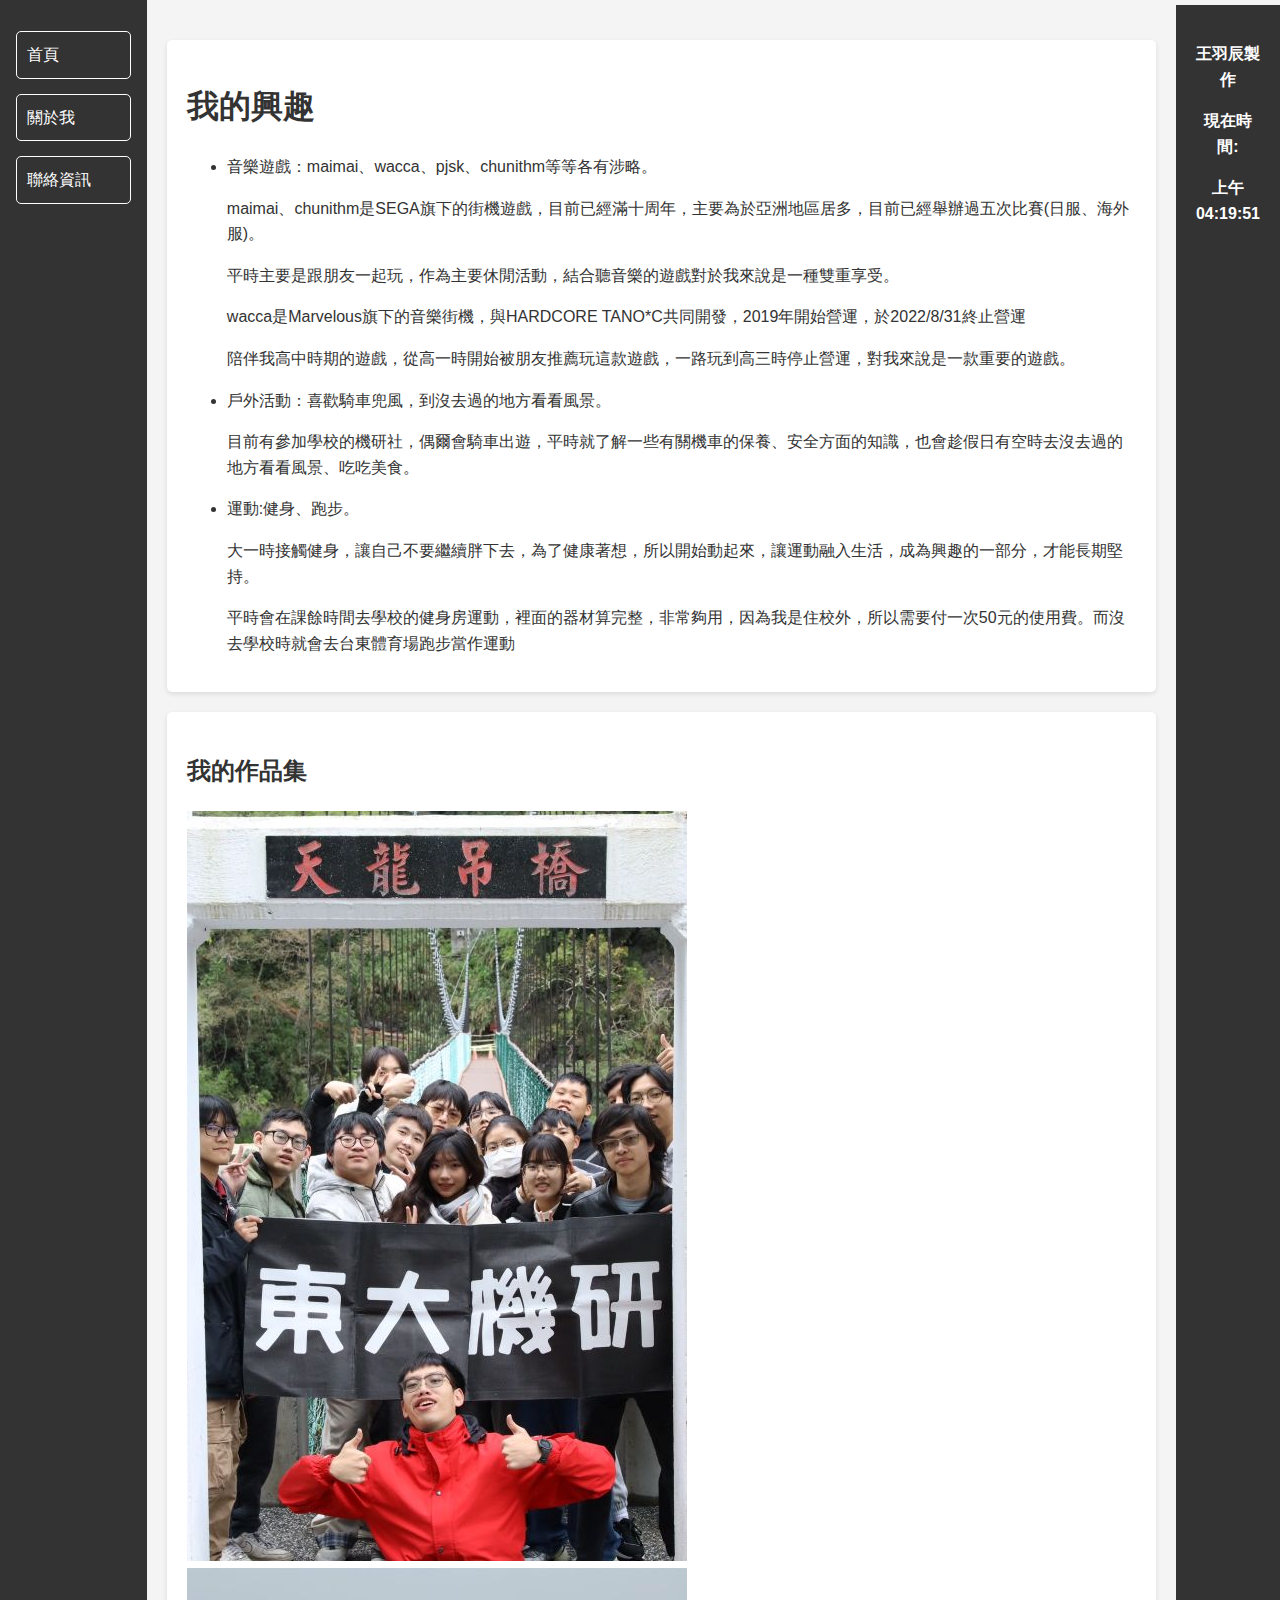
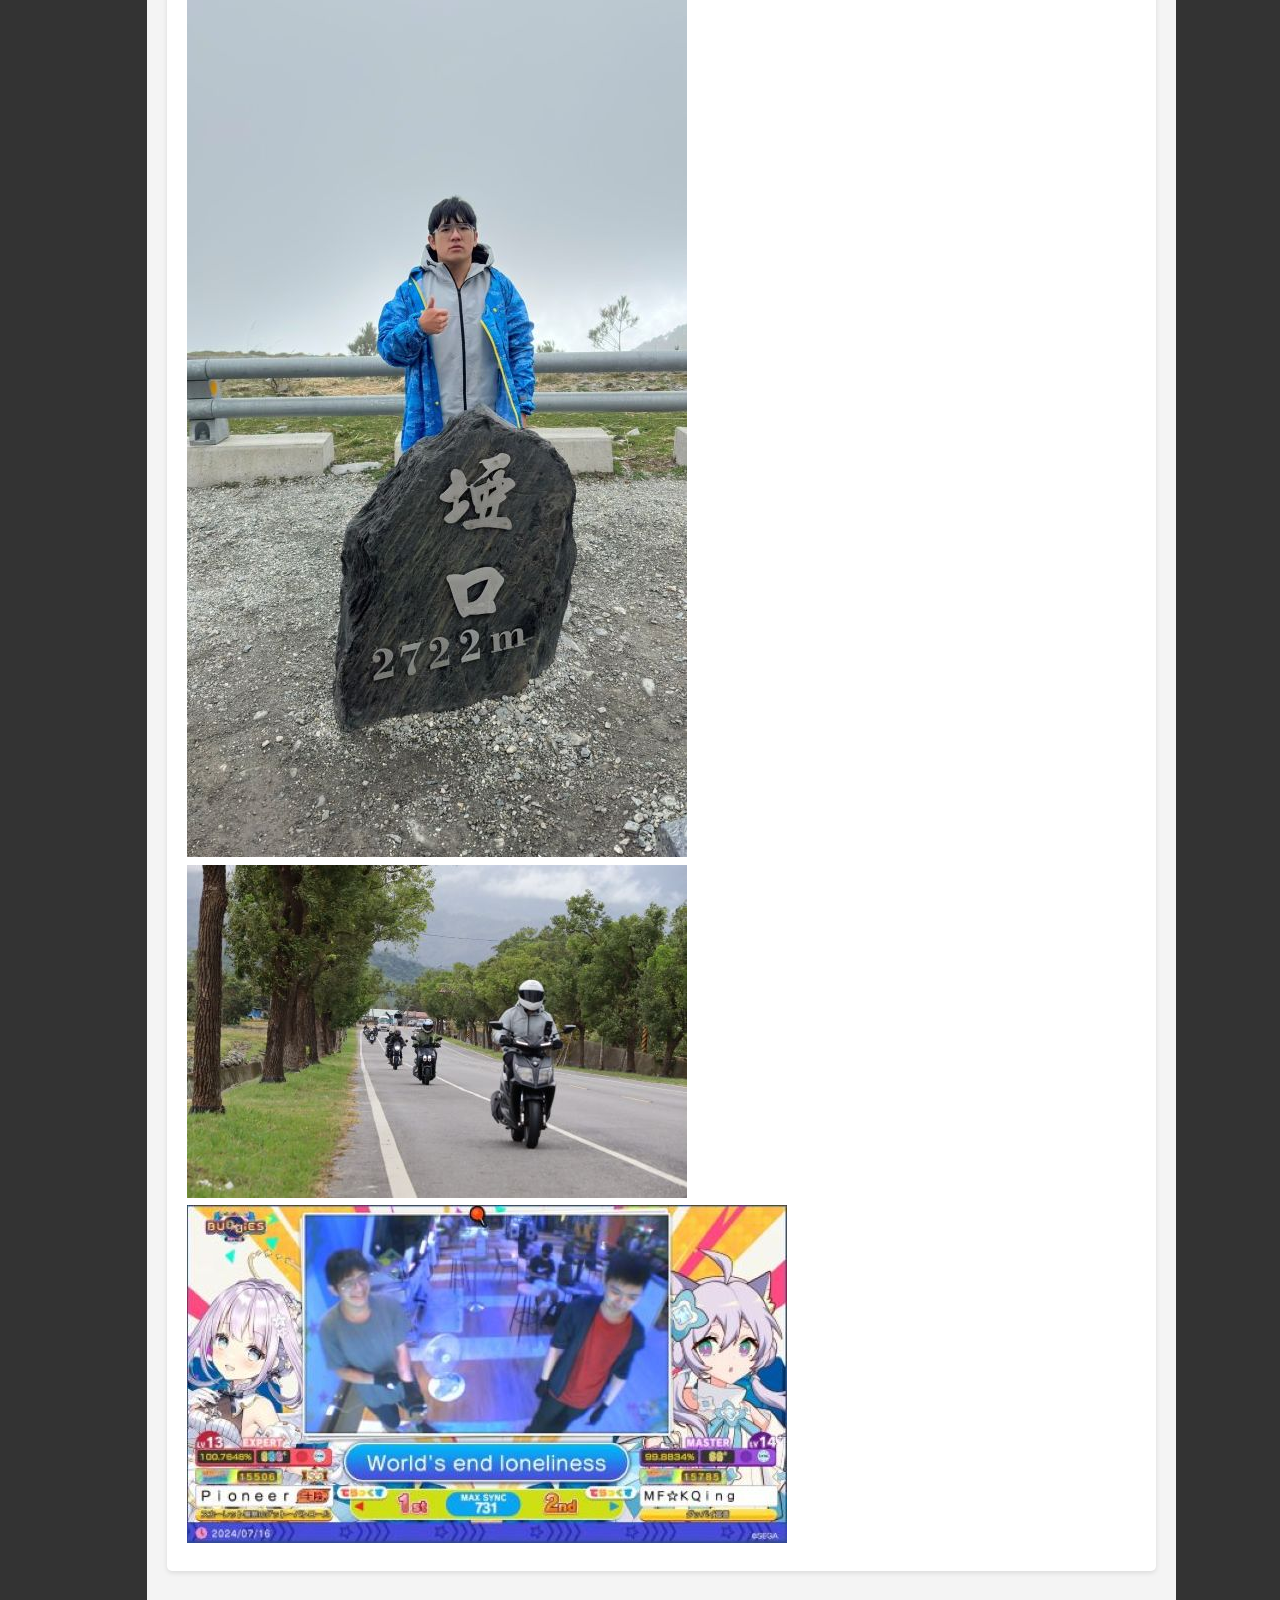
==== interests.html @ 59d7e5e7 "Add files via upload" ====
<!DOCTYPE html>
<html lang="zh-Hant">
<head>
    <meta charset="UTF-8">
    <meta name="viewport" content="width=device-width, initial-scale=1.0">
    <title>我的興趣</title>
    <link rel="stylesheet" href="styles.css">
</head>
<body>
    <header>
        <nav>
            <ul>
                <li><a href="index.html">首頁</a></li>
                <li><a href="about.html">關於我</a></li>
                <li><a href="contact.html">聯絡資訊</a></li>
            </ul>
        </nav>
    </header>

    <main>
        <section id="interests">
            <h1>我的興趣</h1>
            <ul>
                <li>音樂遊戲：maimai、wacca、pjsk、chunithm等等各有涉略。</li>
                <p>maimai、chunithm是SEGA旗下的街機遊戲，目前已經滿十周年，主要為於亞洲地區居多，目前已經舉辦過五次比賽(日服、海外服)。</p>
                <p>平時主要是跟朋友一起玩，作為主要休閒活動，結合聽音樂的遊戲對於我來說是一種雙重享受。</p>
                <p>wacca是Marvelous旗下的音樂街機，與HARDCORE TANO*C共同開發，2019年開始營運，於2022/8/31終止營運</p>
                <p>陪伴我高中時期的遊戲，從高一時開始被朋友推薦玩這款遊戲，一路玩到高三時停止營運，對我來說是一款重要的遊戲。
                <li>戶外活動：喜歡騎車兜風，到沒去過的地方看看風景。</li>
                <p>目前有參加學校的機研社，偶爾會騎車出遊，平時就了解一些有關機車的保養、安全方面的知識，也會趁假日有空時去沒去過的地方看看風景、吃吃美食。</p>
                <li>運動:健身、跑步。</li>
                <p>大一時接觸健身，讓自己不要繼續胖下去，為了健康著想，所以開始動起來，讓運動融入生活，成為興趣的一部分，才能長期堅持。</p>
                <p>平時會在課餘時間去學校的健身房運動，裡面的器材算完整，非常夠用，因為我是住校外，所以需要付一次50元的使用費。而沒去學校時就會去台東體育場跑步當作運動</p>
                </ul>      
        </section>
        <section id="gallery">
            <h2>我的作品集</h2>
            <div class="gallery-grid">
                <img src="image5.jpg"  class="gallery-item">
                <img src="image6.jpg"  class="gallery-item">
                <img src="image7.jpg"  class="gallery-item">
                <img src="image8.jpg"  class="gallery-item">
            </div>
               <script src="scripts.js"></script>
        </section>
    </main>

    <footer>
        <p> 王羽辰製作 </p>
        <p> 現在時間: </p>
        <div id="current-time"></div>
    </footer>
    <script>
        function updateTime() {
            const timeElement = document.getElementById("current-time");
            const now = new Date();
            const formattedTime = now.toLocaleTimeString("zh-Hant", {
                hour: "2-digit",
                minute: "2-digit",
                second: "2-digit",
            });
            timeElement.textContent = `${formattedTime}`;
        }
        setInterval(updateTime, 1000);
        updateTime();


     </script>
</body>
</html>
---- styles.css ----
body {
    font-family: Arial, sans-serif;
    margin: 0;
    padding: 0;
    line-height: 1.6;
    background-color: #f4f4f4;
    color: #333;
    display: flex;
    flex-direction: row;
}

header {
    background: #333;
    color: #fff;
    padding: 1rem;
    width: 250px;
    min-height: 100vh;
}

header ul {
    list-style: none;
    padding: 0;
    margin: 0;
}

header ul li {
    margin: 15px 0;
    position: relative;
}

header ul li a {
    color: #fff;
    text-decoration: none;
    display: block;
    padding: 10px;
    border: 1px solid #fff;
    border-radius: 5px;
    transition: background 0.3s, border-color 0.3s;
}

header ul li a:hover {
    background: #575757;
    border-color: #575757;
}

header ul li ul {
    display: none;
    position: absolute;
    top: 100%;
    left: 0;
    background: #444;
    padding: 0;
    margin: 0;
    list-style: none;
    border-radius: 5px;
}

header ul li:hover ul {
    display: block;
}

header ul li ul li {
    margin: 0;
}

header ul li ul li a {
    padding: 10px;
    border: none;
    border-radius: 0;
}

header ul li ul li a:hover {
    background: #575757;
}

main {
    flex-grow: 1;
    padding: 20px;
}

section {
    margin: 20px 0;
    padding: 20px;
    background: #fff;
    border-radius: 5px;
    box-shadow: 0 2px 5px rgba(0, 0, 0, 0.1);
}

footer {
    text-align: center;
    padding: 20px;
    background: #333;
    font-size: 1rem;
    font-weight: bold;
    color: #fff;
    margin: 5px 0;
}

#lightbox {
    display: none;
    position: fixed;
    top: 0;
    left: 0;
    width: 80%;
    height: 80%;
    background: rgba(0, 0, 0, 0.8);
    justify-content: center;
    align-items: center;
    z-index: 10;
}

#lightbox img {
    max-width: 90%;
    max-height: 90%;
    border-radius: 5px;
}

#lightbox.active {
    display: flex;
}
.gallery-item {
    transition: transform 0.3s ease;
}

.gallery-item:hover {
    transform: scale(1.1);
    cursor: pointer;
}
#current-time {
    font-size: 1rem;
    font-weight: bold;
    color: #fff;
    text-align: center;
    margin: 5px 0;
}
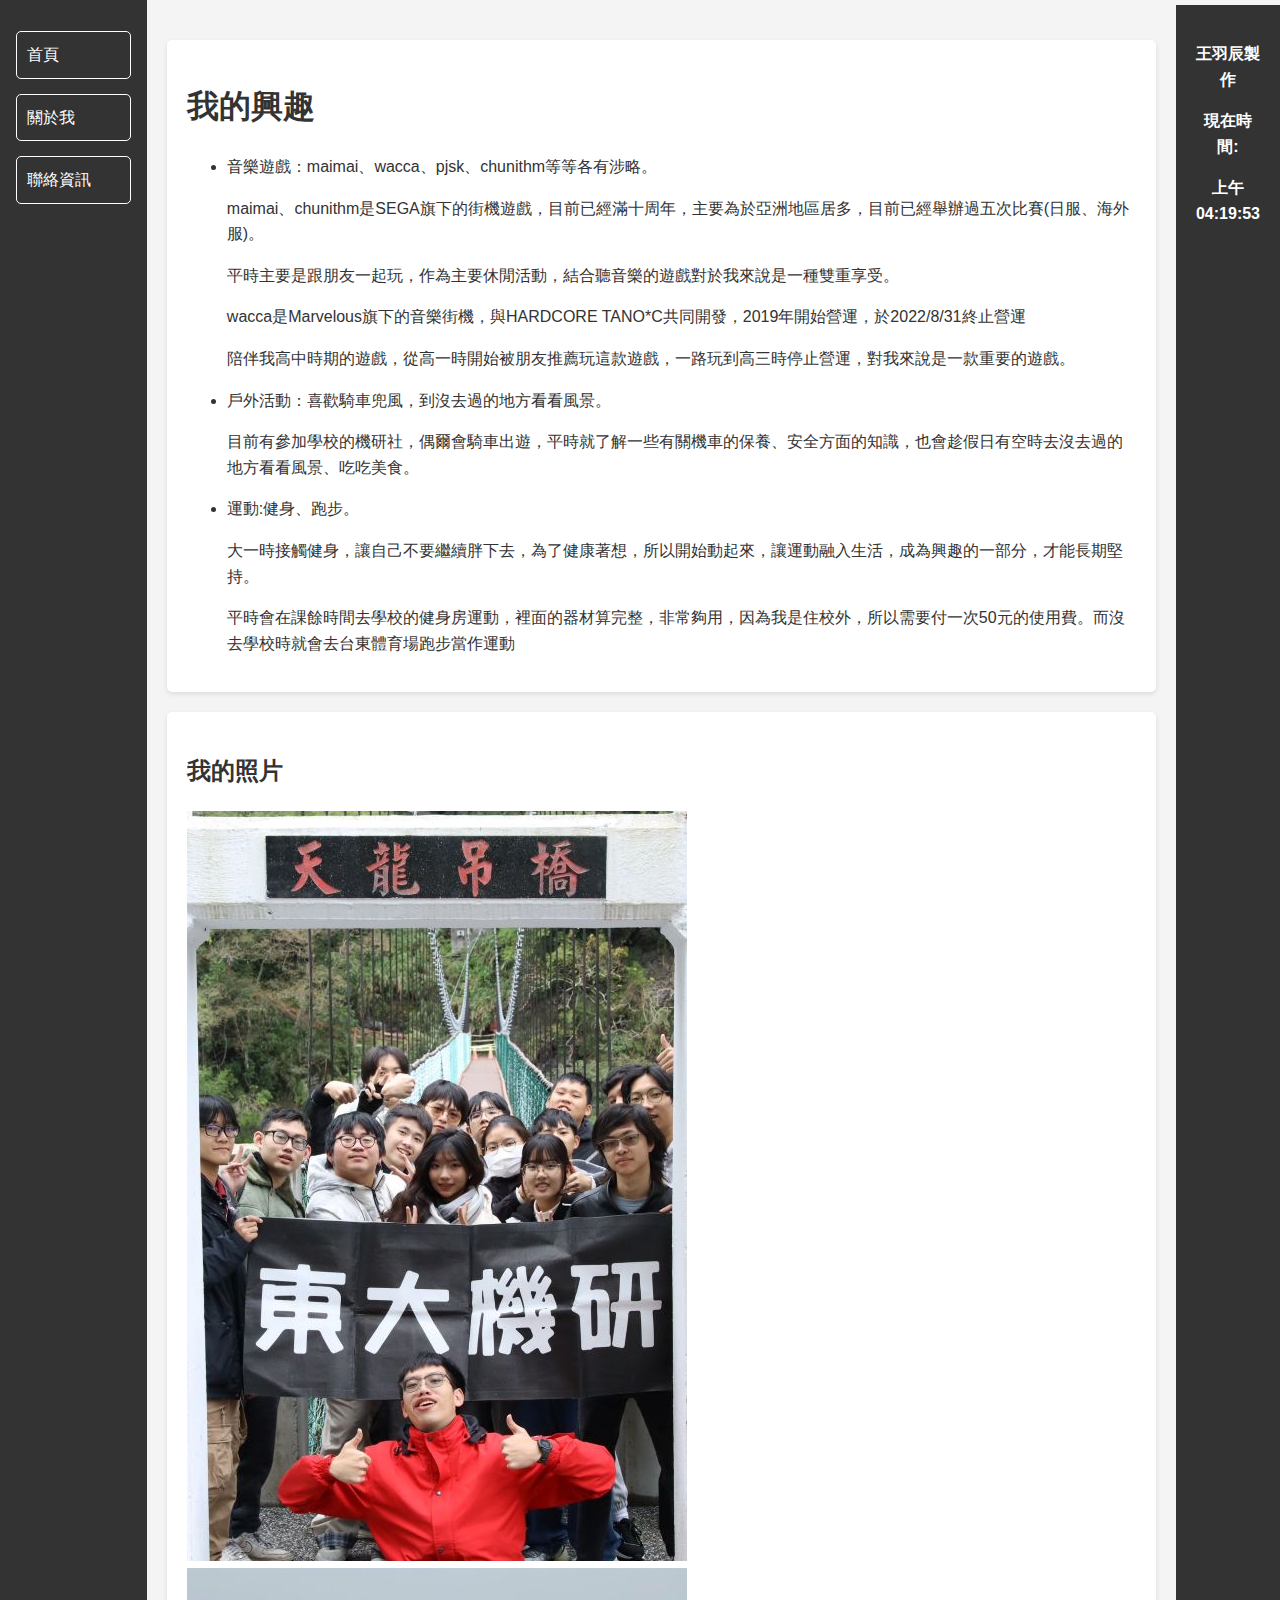
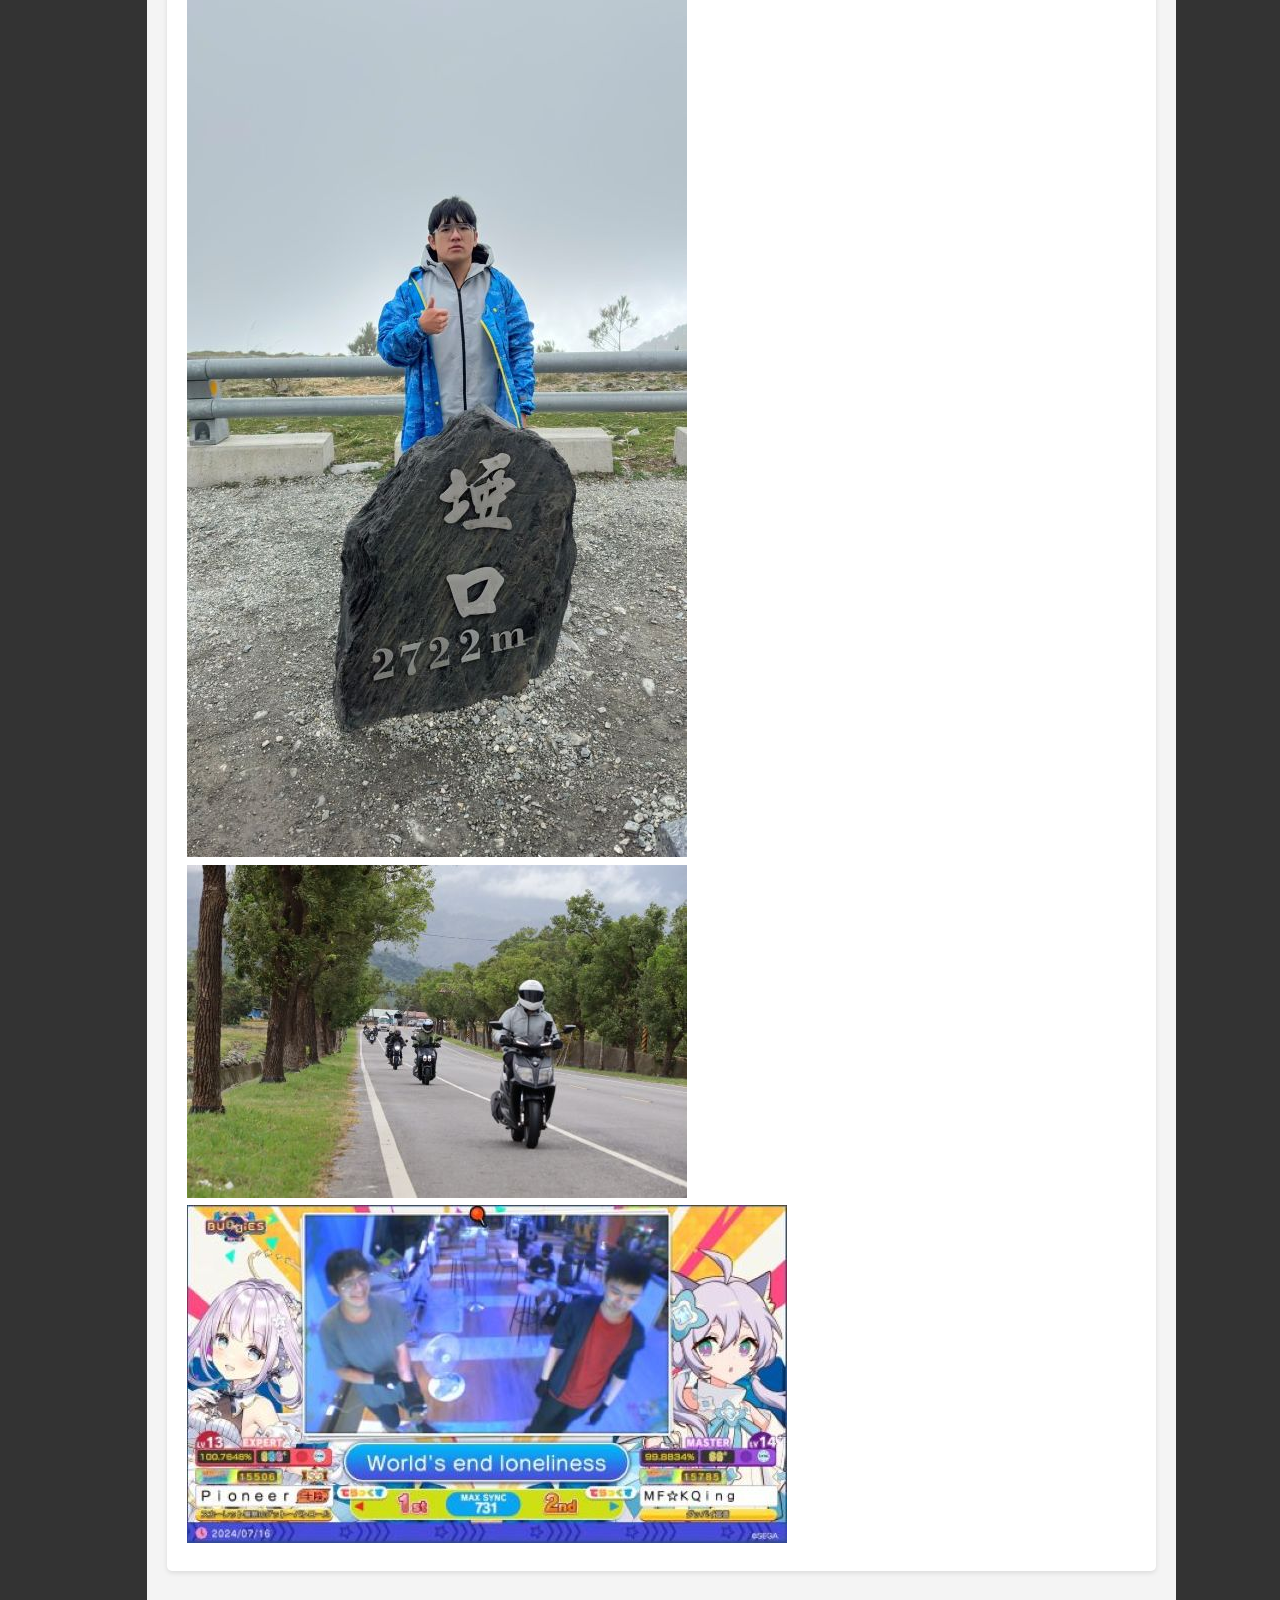
==== commit d8a724a7: "Update interests.html" ====
--- a/interests.html
+++ b/interests.html
@@ -34,7 +34,7 @@
                 </ul>      
         </section>
         <section id="gallery">
-            <h2>我的作品集</h2>
+            <h2>我的照片</h2>
             <div class="gallery-grid">
                 <img src="image5.jpg"  class="gallery-item">
                 <img src="image6.jpg"  class="gallery-item">
